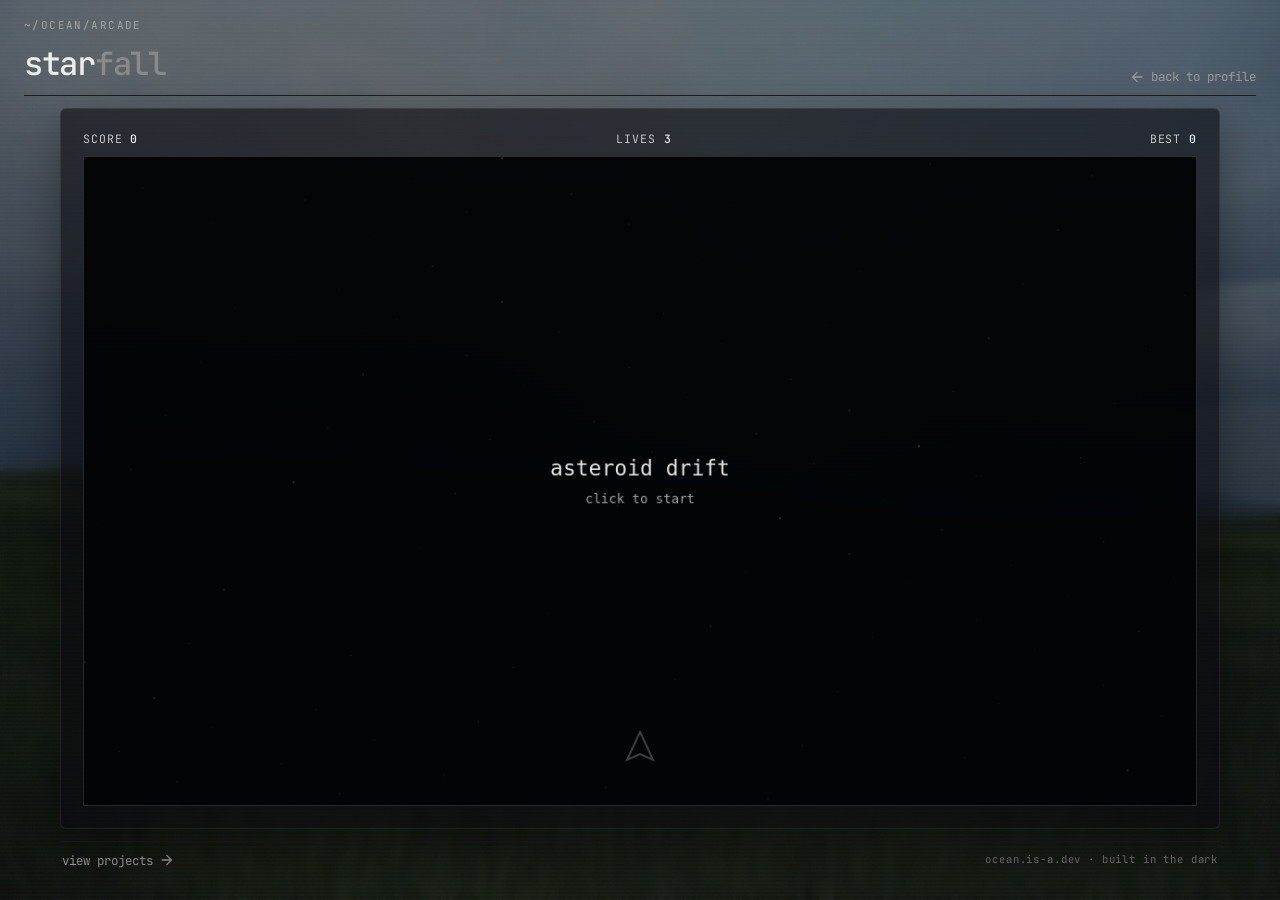
==== game.html @ 7d70b860 "Keep page title prefixes fixed Co-authored-by: Copilot <223556219+Copilot@users.noreply.github.com>" ====
<!DOCTYPE html>
<html lang="en">
<head>
  <meta charset="UTF-8">
  <meta name="viewport" content="width=device-width, initial-scale=1.0, viewport-fit=cover">
  <title>#arcade</title>
  <meta name="description" content="a small asteroid arcade game by ocean.">
  <link rel="icon" type="image/png" href="assets/icons/favicon.png?v=20261006">
  <link rel="preload" as="image" href="assets/images/fondo.jpg">
  <link rel="stylesheet" href="css/style.css">
  <link rel="preconnect" href="https://fonts.googleapis.com">
  <link rel="preconnect" href="https://fonts.gstatic.com" crossorigin>
  <link href="https://fonts.googleapis.com/css2?family=JetBrains+Mono:wght@300;400;500;600&display=swap" rel="stylesheet">
</head>
<body class="game-page" data-page-title="arcade">
  <div class="bg" style="background-image:url('assets/images/fondo.jpg')"></div>
  <div class="noise"></div>
  <div class="scanlines"></div>

  <main class="game-shell">
    <header class="page-header">
      <div>
        <p class="eyebrow">~/ocean/arcade</p>
        <h1 class="title">star<span>fall</span></h1>
      </div>
      <a class="back-link" href="index.html">
        <svg viewBox="0 0 24 24" aria-hidden="true"><path d="M20 11H7.83l5.59-5.59L12 4l-8 8 8 8 1.41-1.41L7.83 13H20z"/></svg>
        back to profile
      </a>
    </header>

    <section class="game-panel" aria-label="arcade game">
      <div class="game-hud" aria-label="game stats">
        <span>score <strong id="game-score">0</strong></span>
        <span>lives <strong id="game-lives">3</strong></span>
        <span>best <strong id="game-best">0</strong></span>
        <button class="game-pause" id="game-pause" type="button" disabled>pause</button>
      </div>

      <canvas class="game-screen" id="game-canvas" width="1200" height="700" tabindex="0" role="application" aria-label="asteroid arcade game. click to start, move the pointer to steer, click and hold to fire, press escape to pause or resume. bosses appear every 1000 points."></canvas>
      <p class="game-mobile-hint">tap start · drag to steer · hold fire · pause above</p>
      <p class="game-status" id="game-status" role="status" aria-live="polite">click the game to start.</p>
    </section>

    <footer class="game-footer">
      <a class="back-link" href="proyectos.html">
        view projects
        <svg viewBox="0 0 24 24" aria-hidden="true"><path d="M12 4 10.59 5.41 16.17 11H4v2h12.17l-5.58 5.59L12 20l8-8z"/></svg>
      </a>
      <span class="footer-copy">ocean.is-a.dev · built in the dark</span>
    </footer>
  </main>

  <script src="js/script.js?v=20261006-prefixes"></script>
  <script src="js/game.js"></script>
</body>
</html>
---- css/style.css ----
/* ===== ocean — gothic mono theme (v2) ===== */

:root {
  --bg:        #060606;
  --bg-alt:    #0c0c0c;
  --card:      rgba(12, 12, 12, 0.82);
  --border:    #1c1c1c;
  --border-2:  #262626;
  --accent:    #8a8a8a;
  --accent-dim:#3a3a3a;
  --accent-glow: rgba(160, 160, 160, 0.14);
  --text:      #cfcfcf;
  --text-dim:  #9a9a9a;
  --text-faint:#737373;
  --white:     #ededed;
  --mono:      'JetBrains Mono', ui-monospace, 'SFMono-Regular', Menlo, monospace;
}

* { margin: 0; padding: 0; box-sizing: border-box; }

html { height: 100%; color-scheme: dark; }

:focus-visible {
  outline: 2px solid #c5c5c5;
  outline-offset: 4px;
}

body {
  min-height: 100%;
  background: var(--bg);
  color: var(--text);
  font-family: var(--mono);
  overflow-x: hidden;
  -webkit-font-smoothing: antialiased;
  display: flex;
  align-items: center;
  justify-content: center;
  padding: 32px 20px;
  position: relative;
}

/* ===== fondo base ===== */
body::before {
  content: '';
  position: fixed;
  inset: 0;
  background: radial-gradient(circle at 50% 40%, #0e0e0e 0%, #050505 70%);
  pointer-events: none;
  z-index: -3;
}

/* ===== fondo con imagen ===== */
.bg {
  position: fixed;
  inset: 0;
  background-size: cover;
  background-position: center;
  filter: saturate(0.85) contrast(1.05) brightness(0.85);
  z-index: -2;
  animation: bgIn 2s ease both;
}

@keyframes bgIn {
  from { opacity: 0; }
  to   { opacity: 1; }
}

.bg::after {
  content: '';
  position: absolute;
  inset: 0;
  background: linear-gradient(180deg, rgba(6,6,10,0.45) 0%, rgba(6,6,10,0.65) 100%);
  backdrop-filter: blur(4px);
}

.noise {
  position: fixed;
  inset: 0;
  z-index: -1;
  pointer-events: none;
  opacity: 0.04;
  background-image: url("data:image/svg+xml,%3Csvg xmlns='http://www.w3.org/2000/svg' width='120' height='120'%3E%3Cfilter id='n'%3E%3CfeTurbulence type='fractalNoise' baseFrequency='0.9' numOctaves='3'/%3E%3C/filter%3E%3Crect width='100%25' height='100%25' filter='url(%23n)'/%3E%3C/svg%3E");
}

/* ===== ruido + scanlines (textura gotica) ===== */
.scanlines {
  position: fixed;
  inset: 0;
  z-index: -1;
  pointer-events: none;
  opacity: 0.06;
  background: repeating-linear-gradient(
    to bottom,
    transparent 0px,
    transparent 2px,
    rgba(255, 255, 255, 0.4) 3px,
    transparent 4px
  );
}

/* scrollbar */
::-webkit-scrollbar { width: 8px; }
::-webkit-scrollbar-track { background: transparent; }
::-webkit-scrollbar-thumb { background: #181818; border-radius: 5px; }
::-webkit-scrollbar-thumb:hover { background: var(--accent-dim); }

::selection { background: var(--accent-dim); color: var(--white); }

/* ===== frame principal ===== */
.frame {
  position: relative;
  z-index: 1;
  width: 100%;
  max-width: 600px;
  border: 1px solid rgba(255, 255, 255, 0.06);
  border-radius: 10px;
  background: rgba(10, 10, 14, 0.56);
  padding: 0;
  box-shadow:
    0 1px 0 rgba(255, 255, 255, 0.05) inset,
    0 -1px 0 rgba(0, 0, 0, 0.4) inset,
    0 20px 50px rgba(0, 0, 0, 0.6);
  animation: frameIn 0.9s cubic-bezier(0.16, 1, 0.3, 1) both;
}

.frame::before {
  content: '';
  position: absolute;
  inset: 0;
  border-radius: inherit;
  padding: 1px;
  background: linear-gradient(160deg, rgba(255,255,255,0.10), transparent 40%, transparent 60%, rgba(255,255,255,0.04));
  -webkit-mask: linear-gradient(#000 0 0) content-box, linear-gradient(#000 0 0);
  -webkit-mask-composite: xor;
          mask-composite: exclude;
  pointer-events: none;
}

@keyframes frameIn {
  from { opacity: 0; transform: translateY(24px) scale(0.98); }
  to   { opacity: 1; transform: translateY(0) scale(1); }
}

/* ===== barra superior estilo terminal ===== */
.top {
  display: flex;
  align-items: center;
  gap: 2px;
  padding: 12px 18px;
  border-bottom: 1px solid var(--border);
  font-size: 0.78rem;
  letter-spacing: 0.04em;
  color: var(--text-faint);
}

.top .prompt { color: var(--text-dim); }

.top .cursor {
  color: var(--accent);
  animation: blink 1.1s step-end infinite;
}

@keyframes blink {
  0%, 100% { opacity: 1; }
  50%      { opacity: 0; }
}

/* ===== contenido ===== */
.content {
  display: flex;
  flex-direction: column;
  align-items: center;
  gap: 26px;
  padding: 48px 36px 40px;
  text-align: center;
}

/* ===== avatar ===== */
.avatar-wrap {
  position: relative;
  width: 116px;
  height: 116px;
  margin-bottom: 64px;
  animation: fadeUp 0.9s 0.15s ease both;
}

.avatar {
  width: 100%;
  height: 100%;
  border-radius: 50%;
  border: 1px solid var(--border-2);
  object-fit: cover;
  filter: saturate(1.05) contrast(1.02);
  transition: filter 0.4s, border-color 0.4s;
}

.avatar:hover {
  filter: saturate(1.15) contrast(1.05);
  border-color: var(--accent);
}

.ring {
  position: absolute;
  inset: -6px;
  border-radius: 50%;
  border: 1px dashed rgba(242, 242, 242, 0.24);
  animation: spin 26s linear infinite;
  transition: border-color 0.25s ease, box-shadow 0.25s ease;
}

.avatar-wrap:hover .ring {
  border-color: rgba(242, 242, 242, 0.7);
  box-shadow: 0 0 9px rgba(242, 242, 242, 0.18);
}

@keyframes spin {
  to { transform: rotate(360deg); }
}

/* ===== nombre ===== */
.name {
  position: absolute;
  left: 50%;
  right: auto;
  width: max-content;
  translate: -50% 0;
  top: calc(100% + 22px);
  text-align: center;
  white-space: nowrap;
  font-size: 2.25rem;
  line-height: 1.15;
  font-weight: 500;
  letter-spacing: 0.03em;
  color: var(--white);
  animation: fadeUp 0.9s 0.25s ease both;
}

.name::before,
.name::after {
  content: attr(data-text);
  position: absolute;
  inset: 0;
  width: 100%;
  text-align: center;
  white-space: inherit;
  opacity: 0;
  pointer-events: none;
}

.name::before {
  color: rgba(80, 225, 255, 0.9);
  text-shadow: 0 0 8px rgba(80, 225, 255, 0.55);
  animation: nameGlitchBefore 2.4s steps(1, end) infinite;
}

.name::after {
  color: rgba(255, 75, 125, 0.85);
  text-shadow: 0 0 8px rgba(255, 75, 125, 0.5);
  animation: nameGlitchAfter 2.4s steps(1, end) infinite;
}

@keyframes nameGlitchBefore {
  0%, 69%, 72%, 77%, 80%, 85%, 88%, 93%, 96%, 100% {
    opacity: 0;
    clip-path: inset(0 0 100% 0);
    transform: translateX(0);
  }
  70%, 78%, 86%, 94% {
    opacity: 1;
    clip-path: inset(17% 0 76% 0);
    transform: translateX(-4px);
  }
  71%, 79%, 87%, 95% {
    opacity: 0.85;
    clip-path: inset(58% 0 36% 0);
    transform: translateX(3px);
  }
}

@keyframes nameGlitchAfter {
  0%, 73%, 76%, 81%, 84%, 89%, 92%, 97%, 100% {
    opacity: 0;
    clip-path: inset(0 0 100% 0);
    transform: translateX(0);
  }
  74%, 82%, 90%, 98% {
    opacity: 1;
    clip-path: inset(28% 0 66% 0);
    transform: translateX(4px);
  }
  75%, 83%, 91%, 99% {
    opacity: 0.8;
    clip-path: inset(68% 0 26% 0);
    transform: translateX(-3px);
  }
}

.name .at {
  color: var(--accent);
  font-weight: 300;
}

@media (prefers-reduced-motion: reduce) {
  *,
  *::before,
  *::after {
    scroll-behavior: auto !important;
    animation-duration: 0.01ms !important;
    animation-iteration-count: 1 !important;
    transition-duration: 0.01ms !important;
  }

  .name::before,
  .name::after,
  .game-panel.hit-shake { animation: none; }
}

/* ===== bio ===== */
.bio {
  font-size: 0.88rem;
  line-height: 1.75;
  color: var(--text-dim);
  max-width: 460px;
  animation: fadeUp 0.9s 0.35s ease both;
}

.bio .hl { color: var(--text); }

/* ===== status ===== */
.status {
  display: inline-flex;
  align-items: center;
  gap: 9px;
  font-size: 0.74rem;
  letter-spacing: 0.06em;
  text-transform: lowercase;
  color: var(--text-faint);
  padding: 7px 16px;
  border: 1px solid var(--border);
  border-radius: 2px;
  background: var(--bg-alt);
  animation: fadeUp 0.9s 0.45s ease both;
}

.status .dot {
  width: 6px;
  height: 6px;
  border-radius: 50%;
  background: #48d17a;
  box-shadow: 0 0 8px rgba(140, 140, 140, 0.5);
  animation: pulse 2.4s ease-in-out infinite;
}

@keyframes pulse {
  0%, 100% { opacity: 1; }
  50%      { opacity: 0.3; }
}

/* ===== links (solo logo) ===== */
.links {
  display: flex;
  gap: 14px;
  flex-wrap: wrap;
  justify-content: center;
  animation: fadeUp 0.9s 0.55s ease both;
}

.icon-btn {
  display: inline-flex;
  align-items: center;
  justify-content: center;
  width: 46px;
  height: 46px;
  border: 1px solid var(--border);
  border-radius: 3px;
  background: transparent;
  color: #f2f2f2;
  cursor: pointer;
  transition: color 0.16s ease-out, transform 0.16s ease-out, border-color 0.16s ease-out;
  position: relative;
}

.icon-btn:hover {
  color: #e2e5eb;
  border-color: var(--accent-dim);
  transform: translateY(-3px);
}

.icon-btn:active {
  transform: translateY(-1px) scale(0.97);
}

.icon-btn svg {
  width: 22px;
  height: 22px;
  fill: currentColor;
  transition: color 0.16s ease-out;
}

.gmail-icon {
  display: block;
  width: 23px;
  height: 23px;
  object-fit: contain;
  filter: grayscale(1);
  transition: filter 0.2s ease-out;
}

.social-email:hover .gmail-icon,
.social-email:focus-visible .gmail-icon,
.contact-copy-email:hover .gmail-icon,
.contact-copy-email:focus-visible .gmail-icon {
  filter: grayscale(0);
}

.icon-btn[data-copy-value="2cean"] svg,
.contact-copy-discord svg {
  color: #f2f2f2;
  transition: color 0.2s ease-out;
}

.icon-btn[data-copy-value="2cean"]:hover svg,
.icon-btn[data-copy-value="2cean"]:focus-visible svg,
.contact-copy-discord:hover svg,
.contact-copy-discord:focus-visible svg {
  color: #5865f2;
}

.icon-btn[data-copy-value="2cean"]:hover,
.contact-copy-discord:hover {
  color: #5865f2;
}

.social-youtube:hover {
  color: #ff0033;
}

/* ===== boton projects ===== */
.btn-projects {
  margin-top: 6px;
  display: inline-flex;
  align-items: center;
  gap: 10px;
  padding: 13px 30px;
  border: 1px solid var(--border-2);
  border-radius: 3px;
  background: transparent;
  color: var(--text);
  font-family: var(--mono);
  font-size: 0.82rem;
  font-weight: 500;
  letter-spacing: 0.08em;
  text-transform: lowercase;
  text-decoration: none;
  transition: border-color 0.3s ease, color 0.3s ease, transform 0.3s ease, box-shadow 0.3s ease;
  animation: fadeUp 0.9s 0.65s ease both;
  position: relative;
  overflow: hidden;
}

.btn-projects:hover {
  border-color: var(--accent);
  color: var(--white);
  transform: translateY(-2px);
  box-shadow: 0 8px 26px rgba(0, 0, 0, 0.6);
}

.btn-projects svg {
  width: 16px;
  height: 16px;
  fill: currentColor;
  transition: transform 0.3s ease;
}

.btn-projects:hover svg { transform: translateX(3px); }

/* ===== namemc mark ===== */
.nmc-icon {
  shape-rendering: crispEdges;
}

/* ===== footer con redireccionadores ===== */
.footer {
  padding: 14px 20px;
  border-top: 1px solid var(--border);
  display: flex;
  flex-direction: column;
  gap: 12px;
  align-items: center;
}

.footer-links {
  display: flex;
  gap: 10px;
  flex-wrap: wrap;
  justify-content: center;
}

.footer-link {
  display: inline-flex;
  align-items: center;
  justify-content: center;
  min-width: 84px;
  padding: 8px 16px;
  border: 1px solid var(--border);
  border-radius: 3px;
  color: var(--text-dim);
  font-family: var(--mono);
  font-size: 0.72rem;
  letter-spacing: 0.06em;
  text-decoration: none;
  transition: border-color 0.3s ease, color 0.3s ease, transform 0.3s ease;
}

.footer-link-disabled {
  color: var(--text-faint);
  cursor: default;
}

.footer-link-disabled:hover {
  border-color: var(--border);
  color: var(--text-faint);
  transform: none;
}

.footer-link:hover {
  border-color: var(--accent-dim);
  color: var(--white);
  transform: translateY(-2px);
}

.footer-link svg {
  width: 14px;
  height: 14px;
  fill: currentColor;
  opacity: 0.7;
}

.footer-link:hover svg { opacity: 1; }

.footer-link:focus-visible,
.icon-btn:focus-visible,
.back-link:focus-visible {
  outline-offset: 4px;
}

.footer-copy {
  font-size: 0.66rem;
  letter-spacing: 0.08em;
  color: var(--text-faint);
  text-align: center;
}

/* ===== toast (copy feedback) ===== */
.toast {
  position: fixed;
  bottom: 28px;
  left: 50%;
  transform: translateX(-50%) translateY(20px);
  padding: 10px 20px;
  border: 1px solid var(--border-2);
  border-radius: 3px;
  background: var(--card);
  color: var(--text);
  font-size: 0.76rem;
  letter-spacing: 0.06em;
  opacity: 0;
  pointer-events: none;
  transition: opacity 0.3s, transform 0.3s;
  z-index: 10;
}

.toast.show {
  opacity: 1;
  transform: translateX(-50%) translateY(0);
}

/* ===== animaciones ===== */
@keyframes fadeUp {
  from { opacity: 0; transform: translateY(14px); }
  to   { opacity: 1; transform: translateY(0); }
}

/* ===== PÁGINA PROYECTOS ===== */
body.projects-page {
  display: block;
  min-height: 100vh;
  padding: 56px 24px 32px;
}

body.projects-page .bg {
  filter: grayscale(0.08) saturate(1.08) contrast(1.04) brightness(0.8);
}

body.projects-page .bg::after {
  background: linear-gradient(180deg, rgba(7, 7, 8, 0.5) 0%, rgba(7, 7, 8, 0.7) 100%);
}

body.projects-page .noise { opacity: 0.025; }
body.projects-page .scanlines { opacity: 0.035; }

body.game-page .bg,
body.services-page .bg {
  filter: grayscale(0.08) saturate(1.08) contrast(1.04) brightness(0.8);
}

.projects-shell {
  position: relative;
  z-index: 1;
  width: 100%;
  max-width: 1040px;
  margin: 0 auto;
}

.page-header {
  display: flex;
  align-items: flex-end;
  justify-content: space-between;
  gap: 24px;
  margin-bottom: 28px;
  padding-bottom: 18px;
  border-bottom: 1px solid var(--border);
  animation: fadeUp 0.8s ease both;
}

.eyebrow,
.section-kicker {
  margin-bottom: 10px;
  color: #a4a4a4;
  font-size: 0.68rem;
  letter-spacing: 0.13em;
  text-transform: uppercase;
}

.page-header .title {
  font-size: clamp(1.45rem, 4vw, 2rem);
  font-weight: 500;
  color: var(--white);
  letter-spacing: -0.04em;
}

.page-header .title span { color: var(--accent); }

.back-link {
  display: inline-flex;
  align-items: center;
  gap: 6px;
  flex: 0 0 auto;
  color: var(--text-dim);
  text-decoration: none;
  font-size: 0.78rem;
  transition: color 0.2s;
}

body.projects-page .back-link { color: #b0b0b0; }

.back-link:hover { color: var(--white); }
.back-link svg { width: 16px; height: 16px; fill: currentColor; }

.projects-intro {
  display: grid;
  grid-template-columns: minmax(0, 1fr) minmax(220px, 310px);
  align-items: end;
  gap: 24px;
  margin-bottom: 22px;
}

.projects-intro h2 {
  margin-bottom: 8px;
  color: var(--white);
  font-size: clamp(1.15rem, 3vw, 1.55rem);
  font-weight: 400;
  letter-spacing: -0.04em;
}

.projects-intro > div:first-child > p:last-child {
  color: #b8b8b8;
  font-size: 0.78rem;
  line-height: 1.75;
}

.concept-note p {
  color: var(--text-dim);
  font-size: 0.78rem;
  line-height: 1.75;
}

.concept-note {
  display: flex;
  align-items: flex-start;
  gap: 10px;
  padding: 8px 0 8px 12px;
  border-left: 1px solid var(--border-2);
}

.concept-note strong { color: var(--text); font-weight: 500; }

.note-mark {
  display: grid;
  flex: 0 0 18px;
  width: 18px;
  height: 18px;
  place-items: center;
  border: 1px solid var(--border-2);
  border-radius: 50%;
  color: var(--text-dim);
  font-size: 0.68rem;
}

.projects-grid {
  display: grid;
  grid-template-columns: repeat(2, minmax(0, 1fr));
  gap: 12px;
}

.completed-ideas {
  margin-top: 38px;
  padding-top: 24px;
  border-top: 1px solid var(--border);
}

.completed-intro {
  display: flex;
  align-items: flex-end;
  justify-content: space-between;
  gap: 20px;
  margin-bottom: 18px;
}

.completed-intro h2 {
  margin-bottom: 7px;
  color: var(--white);
  font-size: clamp(1.15rem, 3vw, 1.55rem);
  font-weight: 400;
  letter-spacing: -0.04em;
}

.completed-intro > div > p:last-child {
  color: #b8b8b8;
  font-size: 0.76rem;
  line-height: 1.7;
}

.completed-count {
  flex: 0 0 auto;
  padding-bottom: 3px;
  color: #a4a4a4;
  font-size: 0.64rem;
  letter-spacing: 0.08em;
  text-transform: uppercase;
}

.project-card {
  display: flex;
  min-width: 0;
  flex-direction: column;
  padding: 20px;
  border: 1px solid rgba(255, 255, 255, 0.07);
  border-radius: 5px;
  background: rgba(10, 10, 14, 0.52);
  color: inherit;
  transition: border-color 0.16s ease, transform 0.16s ease;
  animation: projectCardIn 0.55s ease both;
}

.project-card:hover {
  border-color: rgba(255, 255, 255, 0.12);
  transform: translateY(-1px);
}

@keyframes projectCardIn {
  from { opacity: 0; }
  to { opacity: 1; }
}

.project-card-top {
  display: flex;
  align-items: center;
  justify-content: space-between;
  gap: 12px;
  margin-bottom: 16px;
}

.project-index {
  color: var(--text-faint);
  font-size: 0.62rem;
  letter-spacing: 0.1em;
}

.project-state {
  padding: 4px 7px;
  border: 1px solid var(--border);
  border-radius: 2px;
  color: var(--text-dim);
  font-size: 0.6rem;
  letter-spacing: 0.08em;
  text-transform: uppercase;
}

.project-card .project-name {
  margin: 0 0 9px;
  font-size: 1.05rem;
  font-weight: 500;
  color: var(--white);
  letter-spacing: 0.01em;
}

.project-card .desc {
  margin-bottom: 16px;
  color: var(--text-dim);
  font-size: 0.76rem;
  line-height: 1.75;
}

.project-points {
  display: grid;
  gap: 7px;
  margin: 0 0 18px;
  padding: 0;
  list-style: none;
}

.project-points li {
  position: relative;
  padding-left: 14px;
  color: var(--text-dim);
  font-size: 0.7rem;
  line-height: 1.5;
}

.project-points li::before {
  position: absolute;
  top: 0;
  left: 0;
  color: var(--accent);
  content: "›";
}

.project-tags {
  display: flex;
  flex-wrap: wrap;
  gap: 0;
  margin-top: auto;
}

.project-tags span {
  padding: 2px 0;
  color: var(--text-dim);
  font-size: 0.61rem;
  letter-spacing: 0.04em;
}

.project-tags span + span::before {
  margin: 0 8px;
  color: var(--text-faint);
  content: "/";
}

.projects-footer {
  display: flex;
  align-items: center;
  justify-content: space-between;
  gap: 16px;
  margin-top: 30px;
  padding-top: 16px;
  border-top: 1px solid var(--border);
  color: #929292;
  font-size: 0.65rem;
}

/* ===== responsive ===== */
@media (max-width: 520px) {
  .content { padding: 36px 22px 30px; gap: 22px; }
  .avatar-wrap { width: 96px; height: 96px; }
  .links { gap: 10px; }
  body { padding: 20px 14px; }
  .footer { padding: 14px 12px; }
  .footer-links { gap: 8px; }
  .footer-link { min-width: 76px; padding: 8px 12px; }
  body.projects-page { padding: 32px 16px 24px; }
  .page-header { align-items: flex-start; flex-direction: column; gap: 14px; }
  .projects-intro,
  .projects-grid { grid-template-columns: 1fr; }
  .projects-intro { gap: 16px; }
  .projects-footer { align-items: flex-start; flex-direction: column; }
  .completed-ideas { margin-top: 28px; padding-top: 20px; }
  .completed-intro { align-items: flex-start; flex-direction: column; gap: 8px; }
}

@media (min-width: 521px) and (max-width: 760px) {
  body.projects-page { padding: 36px 20px 28px; }
  .projects-intro { grid-template-columns: minmax(0, 1fr) minmax(180px, 260px); gap: 18px; }
  .page-header { gap: 16px; }
}

/* ===== página arcade ===== */
body.game-page {
  display: block;
  min-height: 100vh;
  padding: 18px 24px 12px;
}

.game-shell {
  position: relative;
  z-index: 1;
  width: 100%;
  max-width: 1280px;
  --game-panel-padding: clamp(12px, 1.8vw, 22px);
  --game-board-width: max(280px, calc((100svh - 250px) * 12 / 7));
  margin: 0 auto;
}

body.game-page .page-header {
  margin-bottom: 12px;
  padding-bottom: 10px;
}

.game-panel {
  position: relative;
  width: min(100%, calc(var(--game-board-width) + var(--game-panel-padding) + var(--game-panel-padding) + 2px));
  max-width: 100%;
  margin-inline: auto;
  padding: var(--game-panel-padding);
  border: 1px solid rgba(255, 255, 255, 0.08);
  border-radius: 6px;
  background: rgba(10, 10, 14, 0.58);
  box-shadow: 0 18px 48px rgba(0, 0, 0, 0.4);
}

.game-panel.hit-shake {
  animation: gameHitShake 260ms ease-out;
}

@keyframes gameHitShake {
  0%, 100% { transform: translate(0, 0); }
  20% { transform: translate(-5px, 2px); }
  45% { transform: translate(4px, -2px); }
  70% { transform: translate(-2px, 1px); }
}

.game-hud {
  display: flex;
  justify-content: space-between;
  gap: 16px;
  margin-bottom: 10px;
  color: #c4c4c4;
  font-size: 0.72rem;
  letter-spacing: 0.08em;
  text-transform: uppercase;
}

.game-hud strong {
  color: var(--white);
  font-weight: 500;
}

.game-pause {
  display: none;
  min-height: 36px;
  padding: 0 12px;
  border: 1px solid var(--border-2);
  border-radius: 3px;
  background: rgba(255, 255, 255, 0.04);
  color: var(--white);
  font: inherit;
  letter-spacing: inherit;
  text-transform: uppercase;
}

.game-pause:disabled {
  color: var(--text-faint);
  opacity: 0.55;
}

.game-screen {
  display: block;
  width: min(100%, var(--game-board-width));
  height: auto;
  aspect-ratio: 12 / 7;
  margin: 0 auto;
  border: 1px solid rgba(255, 255, 255, 0.14);
  background: rgba(3, 4, 6, 0.86);
  cursor: crosshair;
  touch-action: none;
}

.game-mobile-hint { display: none; }

.game-screen:active { cursor: crosshair; }

.game-screen:focus-visible {
  outline-offset: 3px;
}

.game-status {
  position: absolute;
  width: 1px;
  height: 1px;
  padding: 0;
  margin: -1px;
  overflow: hidden;
  clip: rect(0, 0, 0, 0);
  white-space: nowrap;
  border: 0;
}

.game-footer {
  display: flex;
  flex-wrap: wrap;
  justify-content: space-between;
  gap: 14px;
  margin-top: 12px;
  width: min(100%, calc(var(--game-board-width) + var(--game-panel-padding) + var(--game-panel-padding) + 2px));
  max-width: 100%;
  margin-inline: auto;
  padding: 10px 2px 0;
  border-top: 1px solid var(--border);
}

@media (max-width: 520px) {
  body.game-page { padding: 14px 14px 10px; }
  .game-hud { font-size: 0.64rem; }
}

@media (max-height: 720px) {
  body.game-page { padding-top: 10px; padding-bottom: 8px; }
  body.game-page .page-header { margin-bottom: 8px; padding-bottom: 7px; }
  .game-shell {
    --game-panel-padding: 10px;
    --game-board-width: max(220px, calc((100svh - 190px) * 12 / 7));
  }
  .game-footer { margin-top: 7px; }
}

@media (pointer: coarse), (any-pointer: coarse) {
  body.game-page {
    min-height: 100svh;
    padding: max(10px, env(safe-area-inset-top)) max(10px, env(safe-area-inset-right)) max(10px, env(safe-area-inset-bottom)) max(10px, env(safe-area-inset-left));
  }

  .game-shell {
    --game-panel-padding: clamp(8px, 2vw, 14px);
    --game-board-width: min(calc(100vw - 20px - env(safe-area-inset-left) - env(safe-area-inset-right)), max(220px, calc((100svh - 145px) * 12 / 7)));
  }

  .game-hud {
    align-items: center;
    gap: 8px;
    font-size: clamp(0.58rem, 2.5vw, 0.72rem);
  }

  .game-pause {
    display: inline-flex;
    align-items: center;
    justify-content: center;
    min-height: 40px;
  }

  .game-mobile-hint {
    display: block;
    margin-top: 8px;
    color: var(--text-dim);
    font-size: clamp(0.58rem, 2.6vw, 0.68rem);
    line-height: 1.5;
    text-align: center;
  }

  .game-footer { margin-top: 8px; }
}

body.touch-device.game-page {
  min-height: 100svh;
  padding: max(10px, env(safe-area-inset-top)) max(10px, env(safe-area-inset-right)) max(10px, env(safe-area-inset-bottom)) max(10px, env(safe-area-inset-left));
}

body.touch-device .game-shell {
  --game-panel-padding: clamp(8px, 2vw, 14px);
  --game-board-width: min(calc(100vw - 20px - env(safe-area-inset-left) - env(safe-area-inset-right)), max(220px, calc((100svh - 145px) * 12 / 7)));
}

body.touch-device .game-hud {
  align-items: center;
  gap: 8px;
  font-size: clamp(0.58rem, 2.5vw, 0.72rem);
}

body.touch-device .game-pause {
  display: inline-flex;
  align-items: center;
  justify-content: center;
  min-height: 40px;
}

body.touch-device .game-mobile-hint {
  display: block;
  margin-top: 8px;
  color: var(--text-dim);
  font-size: clamp(0.58rem, 2.6vw, 0.68rem);
  line-height: 1.5;
  text-align: center;
}

body.touch-device .game-footer { margin-top: 8px; }

@media (max-height: 500px) and (pointer: coarse), (max-height: 500px) and (any-pointer: coarse) {
  body.game-page { padding-top: max(6px, env(safe-area-inset-top)); padding-bottom: max(6px, env(safe-area-inset-bottom)); }
  .game-shell {
    --game-panel-padding: 8px;
    --game-board-width: min(calc(100vw - 20px - env(safe-area-inset-left) - env(safe-area-inset-right)), max(220px, calc((100svh - 190px) * 12 / 7)));
  }
  body.game-page .page-header { margin-bottom: 6px; padding-bottom: 6px; }
  .game-hud { margin-bottom: 6px; }
  .game-pause { min-height: 34px; }
  .game-mobile-hint { display: none; }
  .game-footer { margin-top: 5px; padding-top: 6px; }
}

@media (max-height: 500px) {
  body.touch-device.game-page { padding-top: max(6px, env(safe-area-inset-top)); padding-bottom: max(6px, env(safe-area-inset-bottom)); }
  body.touch-device .game-shell {
    --game-panel-padding: 8px;
    --game-board-width: min(calc(100vw - 20px - env(safe-area-inset-left) - env(safe-area-inset-right)), max(220px, calc((100svh - 190px) * 12 / 7)));
  }
  body.game-page .page-header .eyebrow { display: none; }
  body.touch-device.game-page .page-header { margin-bottom: 4px; padding-bottom: 4px; }
  body.touch-device.game-page .page-header .title { font-size: 1.35rem; }
  body.touch-device.game-page .back-link { font-size: 0.68rem; }
  body.touch-device .game-hud { margin-bottom: 6px; }
  body.touch-device .game-pause { min-height: 34px; }
  body.touch-device .game-mobile-hint { display: none; }
  body.touch-device .game-footer { margin-top: 5px; padding-top: 6px; }
}

/* ===== services page ===== */
body.services-page {
  display: block;
  min-height: 100vh;
  padding: 48px 24px 32px;
}

.services-shell {
  position: relative;
  z-index: 1;
  width: 100%;
  max-width: 1040px;
  margin: 0 auto;
}

.services-intro {
  display: grid;
  grid-template-columns: minmax(0, 1fr) minmax(220px, 300px);
  align-items: end;
  gap: 28px;
  margin-bottom: 22px;
}

.services-intro h2,
.services-contact h2 {
  margin-bottom: 8px;
  color: var(--white);
  font-size: clamp(1.2rem, 3vw, 1.65rem);
  font-weight: 400;
  letter-spacing: -0.04em;
}

.services-intro > div > p:last-child,
.services-contact > div > p:last-child {
  color: #b8b8b8;
  font-size: 0.78rem;
  line-height: 1.75;
}

.services-note {
  padding: 8px 0 8px 14px;
  border-left: 1px solid var(--border-2);
  color: #b8b8b8;
  font-size: 0.72rem;
  line-height: 1.7;
}

.services-note strong {
  color: var(--text);
  font-weight: 500;
}

.services-grid {
  display: grid;
  grid-template-columns: repeat(3, minmax(0, 1fr));
  gap: 12px;
}

.service-card {
  display: flex;
  min-width: 0;
  flex-direction: column;
  padding: 20px;
  border: 1px solid rgba(255, 255, 255, 0.07);
  border-radius: 5px;
  background: rgba(10, 10, 14, 0.54);
  transition: border-color 0.16s ease, transform 0.16s ease;
}

.service-card:hover {
  border-color: rgba(255, 255, 255, 0.13);
  transform: translateY(-1px);
}

.service-card-top {
  display: flex;
  align-items: center;
  justify-content: space-between;
  gap: 12px;
  margin-bottom: 20px;
}

.service-index {
  color: #999;
  font-size: 0.62rem;
  letter-spacing: 0.1em;
}

.service-mark {
  display: grid;
  flex: 0 0 28px;
  width: 28px;
  height: 28px;
  place-items: center;
  color: #9da2ac;
}

.service-mark svg {
  width: 19px;
  height: 19px;
  fill: none;
  stroke: currentColor;
  stroke-linecap: round;
  stroke-linejoin: round;
  stroke-width: 1.4;
}

.service-mark svg circle {
  fill: currentColor;
  stroke: none;
}

.service-card h2 {
  margin-bottom: 10px;
  color: var(--white);
  font-size: 1rem;
  font-weight: 500;
}

.service-card > p {
  min-height: 5.4em;
  margin-bottom: 16px;
  color: #b0b0b0;
  font-size: 0.73rem;
  line-height: 1.75;
}

.service-card ul {
  display: grid;
  gap: 8px;
  margin: 0 0 20px;
  padding: 0;
  list-style: none;
}

.service-card li {
  position: relative;
  padding-left: 14px;
  color: #b0b0b0;
  font-size: 0.68rem;
  line-height: 1.5;
}

.service-card li::before {
  position: absolute;
  left: 0;
  color: #aaa;
  content: "›";
}

.service-tags {
  display: flex;
  flex-wrap: wrap;
  gap: 0;
  margin-top: auto;
  color: #a4a4a4;
  font-size: 0.6rem;
  letter-spacing: 0.04em;
}

.service-tags span + span::before {
  margin: 0 7px;
  color: var(--text-faint);
  content: "/";
}

.services-contact {
  display: flex;
  align-items: center;
  justify-content: space-between;
  gap: 24px;
  margin-top: 16px;
  padding: 18px 20px;
  border: 1px solid rgba(255, 255, 255, 0.07);
  border-radius: 5px;
  background: rgba(10, 10, 14, 0.54);
}

.services-contact .section-kicker {
  margin-bottom: 7px;
}

.services-contact h2 {
  margin-bottom: 5px;
  font-size: clamp(1.05rem, 2.5vw, 1.35rem);
}

.services-contact > div > p:last-child {
  font-size: 0.7rem;
}

.contact-actions {
  display: flex;
  flex: 0 0 auto;
  align-items: center;
  gap: 10px;
}

.contact-copy {
  display: inline-flex;
  flex: 0 0 46px;
  align-items: center;
  justify-content: center;
  width: 46px;
  height: 46px;
  border: 1px solid var(--border-2);
  border-radius: 3px;
  background: rgba(255, 255, 255, 0.025);
  color: #bdbdbd;
  font-family: var(--mono);
  text-align: left;
  text-decoration: none;
  cursor: pointer;
  transition: border-color 0.16s ease, color 0.16s ease, background 0.16s ease;
}

.contact-copy:hover {
  border-color: #777;
  background: rgba(255, 255, 255, 0.06);
  color: var(--white);
}

.contact-copy-discord { margin-right: 6px; }

.contact-copy svg {
  width: 22px;
  height: 22px;
  fill: currentColor;
}

.services-footer {
  display: flex;
  justify-content: space-between;
  gap: 16px;
  margin-top: 22px;
  padding-top: 14px;
  border-top: 1px solid var(--border);
  color: #929292;
  font-size: 0.65rem;
}

@media (max-width: 760px) {
  body.services-page { padding: 32px 18px 24px; }
  .services-intro { grid-template-columns: 1fr; gap: 14px; }
  .services-grid { grid-template-columns: repeat(2, minmax(0, 1fr)); }
  .service-card:last-child { grid-column: 1 / -1; }
  .service-card > p { min-height: 0; }
}

@media (max-width: 520px) {
  body.services-page { padding: 28px 16px 22px; }
  body.services-page .page-header { align-items: flex-end; flex-direction: row; gap: 10px; }
  .services-grid { grid-template-columns: repeat(2, minmax(0, 1fr)); gap: 8px; }
  .service-card { padding: 13px; }
  .service-card-top { margin-bottom: 10px; }
  .service-mark { flex-basis: 24px; width: 24px; height: 24px; }
  .service-mark svg { width: 17px; height: 17px; }
  .service-card h2 { min-height: 2.4em; margin-bottom: 6px; font-size: 0.82rem; }
  .service-card > p { margin-bottom: 9px; font-size: 0.66rem; line-height: 1.5; }
  .service-card ul { gap: 5px; margin-bottom: 10px; }
  .service-card li { font-size: 0.62rem; }
  .service-tags { font-size: 0.54rem; }
  .service-tags span + span::before { margin-inline: 4px; }
  .service-card:last-child { grid-column: 1 / -1; }
  .service-card:last-child > p { min-height: 0; }
  .services-intro { gap: 8px; margin-bottom: 12px; }
  .services-intro .section-kicker { margin-bottom: 6px; }
  .services-intro h2 { margin-bottom: 5px; font-size: 1.08rem; }
  .services-intro > div > p:last-child { font-size: 0.68rem; line-height: 1.5; }
  .services-note { padding-block: 4px; font-size: 0.63rem; line-height: 1.45; }
  .services-contact { align-items: center; gap: 10px; margin-top: 10px; padding: 12px; }
  .services-contact .section-kicker { margin-bottom: 4px; }
  .services-contact h2 { margin-bottom: 4px; font-size: 0.96rem; }
  .services-contact > div > p:last-child { font-size: 0.62rem; line-height: 1.45; }
  .contact-actions { align-self: flex-end; }
  .contact-copy { flex: 0 0 46px; width: 46px; min-height: 46px; padding: 0; }
  .services-footer { margin-top: 12px; padding-top: 9px; }
}

@media (min-width: 521px) and (max-height: 900px) {
  body.services-page { padding-top: 20px; padding-bottom: 16px; }
  body.services-page .page-header { margin-bottom: 16px; padding-bottom: 12px; }
  .services-intro { gap: 18px; margin-bottom: 14px; }
  .services-intro h2 { margin-bottom: 5px; }
  .service-card { padding: 15px; }
  .service-card-top { margin-bottom: 12px; }
  .service-card > p { min-height: 0; margin-bottom: 10px; }
  .service-card ul { gap: 5px; margin-bottom: 12px; }
  .services-contact { margin-top: 12px; padding: 13px 16px; }
  .services-footer { margin-top: 14px; padding-top: 10px; }
}

@media (max-height: 700px) {
  body.services-page { padding-top: 10px; padding-bottom: 10px; }
  body.services-page .page-header { margin-bottom: 10px; padding-bottom: 8px; }
  .services-intro { margin-bottom: 10px; }
  .services-intro .section-kicker { margin-bottom: 5px; }
  .services-note { padding-block: 4px; }
  .service-card { padding: 12px; }
  .service-card-top { margin-bottom: 8px; }
  .service-card ul { margin-bottom: 8px; }
  .services-contact { margin-top: 9px; padding-block: 10px; }
  .services-footer { margin-top: 10px; padding-top: 8px; }
}
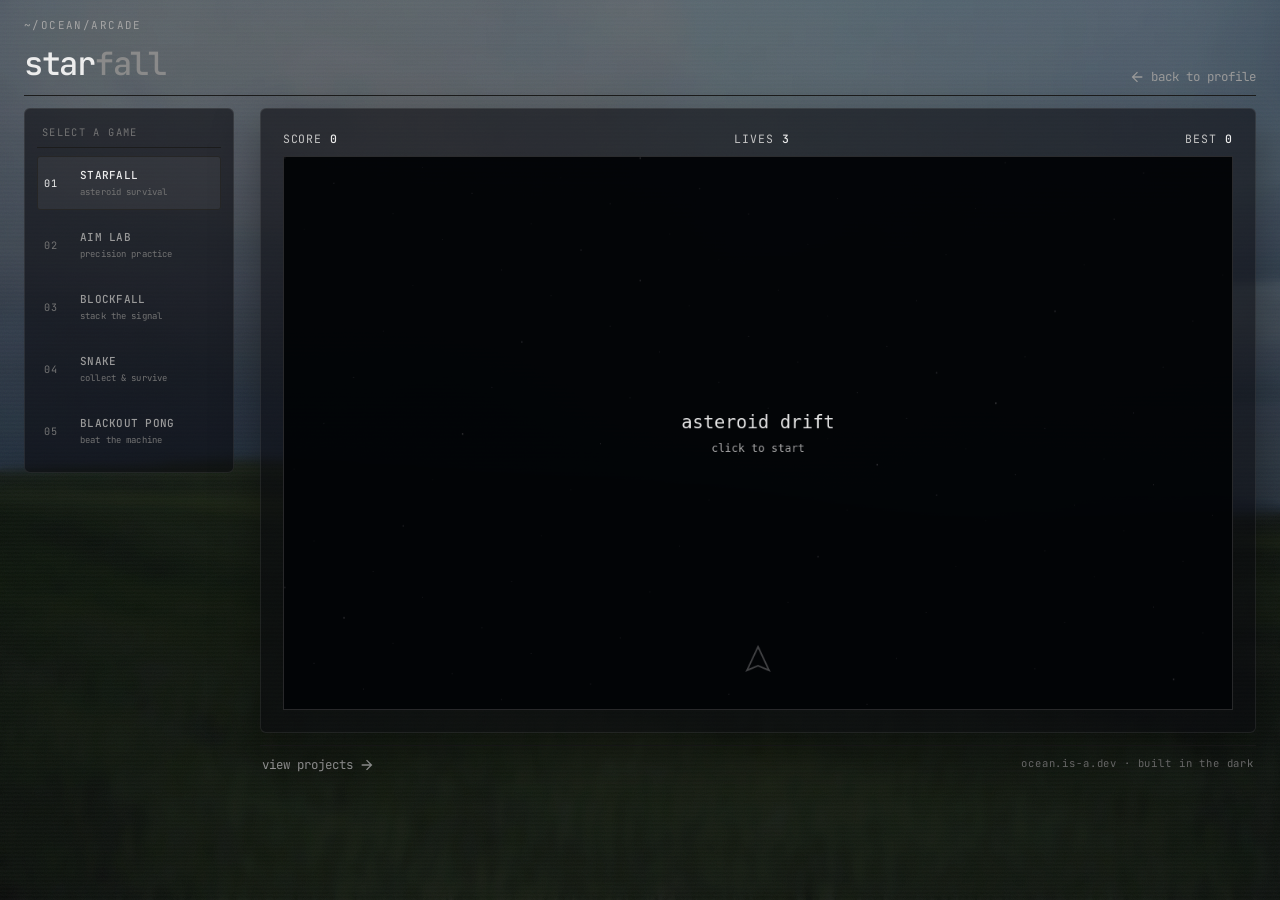
==== commit 1df37198: "Add five playable arcade games Co-authored-by: Copilot <223556219+Copilot@users.noreply.github.com>" ====
--- a/game.html
+++ b/game.html
@@ -7,12 +7,12 @@
   <meta name="description" content="a small asteroid arcade game by ocean.">
   <link rel="icon" type="image/png" href="assets/icons/favicon.png?v=20261006">
   <link rel="preload" as="image" href="assets/images/fondo.jpg">
-  <link rel="stylesheet" href="css/style.css">
+  <link rel="stylesheet" href="css/style.css?v=20261006-arcade">
   <link rel="preconnect" href="https://fonts.googleapis.com">
   <link rel="preconnect" href="https://fonts.gstatic.com" crossorigin>
   <link href="https://fonts.googleapis.com/css2?family=JetBrains+Mono:wght@300;400;500;600&display=swap" rel="stylesheet">
 </head>
-<body class="game-page" data-page-title="arcade">
+<body class="game-page" data-page-title="arcade" data-active-game="starfall">
   <div class="bg" style="background-image:url('assets/images/fondo.jpg')"></div>
   <div class="noise"></div>
   <div class="scanlines"></div>
@@ -21,7 +21,7 @@
     <header class="page-header">
       <div>
         <p class="eyebrow">~/ocean/arcade</p>
-        <h1 class="title">star<span>fall</span></h1>
+        <h1 class="title" id="arcade-title">star<span>fall</span></h1>
       </div>
       <a class="back-link" href="index.html">
         <svg viewBox="0 0 24 24" aria-hidden="true"><path d="M20 11H7.83l5.59-5.59L12 4l-8 8 8 8 1.41-1.41L7.83 13H20z"/></svg>
@@ -29,29 +29,61 @@
       </a>
     </header>
 
-    <section class="game-panel" aria-label="arcade game">
-      <div class="game-hud" aria-label="game stats">
-        <span>score <strong id="game-score">0</strong></span>
-        <span>lives <strong id="game-lives">3</strong></span>
-        <span>best <strong id="game-best">0</strong></span>
-        <button class="game-pause" id="game-pause" type="button" disabled>pause</button>
+    <div class="arcade-layout">
+      <nav class="game-menu" aria-label="arcade games">
+        <p class="game-menu-heading">select a game</p>
+        <button class="game-menu-item" type="button" data-game="starfall" aria-pressed="true">
+          <span class="game-menu-number">01</span><span><strong>starfall</strong><small>asteroid survival</small></span>
+        </button>
+        <button class="game-menu-item" type="button" data-game="aim" aria-pressed="false">
+          <span class="game-menu-number">02</span><span><strong>aim lab</strong><small>precision practice</small></span>
+        </button>
+        <button class="game-menu-item" type="button" data-game="tetris" aria-pressed="false">
+          <span class="game-menu-number">03</span><span><strong>blockfall</strong><small>stack the signal</small></span>
+        </button>
+        <button class="game-menu-item" type="button" data-game="snake" aria-pressed="false">
+          <span class="game-menu-number">04</span><span><strong>snake</strong><small>collect & survive</small></span>
+        </button>
+        <button class="game-menu-item" type="button" data-game="pong" aria-pressed="false">
+          <span class="game-menu-number">05</span><span><strong>blackout pong</strong><small>beat the machine</small></span>
+        </button>
+      </nav>
+
+      <div class="arcade-stage">
+        <section class="game-panel" aria-label="arcade game">
+          <div class="game-hud" aria-label="game stats">
+            <span><span id="game-score-label">score</span> <strong id="game-score">0</strong></span>
+            <span><span id="game-lives-label">lives</span> <strong id="game-lives">3</strong></span>
+            <span>best <strong id="game-best">0</strong></span>
+            <button class="game-pause" id="game-pause" type="button" disabled>pause</button>
+          </div>
+
+          <canvas class="game-screen" id="game-canvas" width="1200" height="700" tabindex="0" role="application" aria-label="arcade game canvas"></canvas>
+          <p class="game-mobile-hint" id="game-mobile-hint">tap start · drag to steer · hold fire · pause above</p>
+          <div class="game-touch-controls" id="game-touch-controls" aria-label="touch game controls">
+            <button type="button" data-game-action="left" aria-label="move left">←</button>
+            <button type="button" data-game-action="up" aria-label="move up">↑</button>
+            <button type="button" data-game-action="rotate" aria-label="rotate">rotate</button>
+            <button type="button" data-game-action="down" aria-label="move down">↓</button>
+            <button type="button" data-game-action="right" aria-label="move right">→</button>
+            <button type="button" data-game-action="drop" aria-label="drop piece">drop</button>
+          </div>
+          <p class="game-status" id="game-status" role="status" aria-live="polite">click the game to start.</p>
+        </section>
+
+        <footer class="game-footer">
+          <a class="back-link" href="proyectos.html">
+            view projects
+            <svg viewBox="0 0 24 24" aria-hidden="true"><path d="M12 4 10.59 5.41 16.17 11H4v2h12.17l-5.58 5.59L12 20l8-8z"/></svg>
+          </a>
+          <span class="footer-copy">ocean.is-a.dev · built in the dark</span>
+        </footer>
       </div>
-
-      <canvas class="game-screen" id="game-canvas" width="1200" height="700" tabindex="0" role="application" aria-label="asteroid arcade game. click to start, move the pointer to steer, click and hold to fire, press escape to pause or resume. bosses appear every 1000 points."></canvas>
-      <p class="game-mobile-hint">tap start · drag to steer · hold fire · pause above</p>
-      <p class="game-status" id="game-status" role="status" aria-live="polite">click the game to start.</p>
-    </section>
-
-    <footer class="game-footer">
-      <a class="back-link" href="proyectos.html">
-        view projects
-        <svg viewBox="0 0 24 24" aria-hidden="true"><path d="M12 4 10.59 5.41 16.17 11H4v2h12.17l-5.58 5.59L12 20l8-8z"/></svg>
-      </a>
-      <span class="footer-copy">ocean.is-a.dev · built in the dark</span>
-    </footer>
+    </div>
   </main>
 
   <script src="js/script.js?v=20261006-prefixes"></script>
-  <script src="js/game.js"></script>
+  <script src="js/game.js?v=20261006-multigame"></script>
+  <script src="js/arcade.js?v=20261006-multigame"></script>
 </body>
 </html>
--- a/css/style.css
+++ b/css/style.css
@@ -915,6 +915,87 @@
   padding-bottom: 10px;
 }
 
+.arcade-layout {
+  display: grid;
+  grid-template-columns: 210px minmax(0, 1fr);
+  align-items: start;
+  gap: clamp(16px, 2vw, 28px);
+}
+
+.game-menu {
+  display: grid;
+  gap: 8px;
+  align-content: start;
+  padding: 14px 12px;
+  border: 1px solid rgba(255, 255, 255, 0.08);
+  border-radius: 6px;
+  background: rgba(10, 10, 14, 0.58);
+}
+
+.game-menu-heading {
+  padding: 2px 5px 8px;
+  border-bottom: 1px solid var(--border);
+  color: var(--text-faint);
+  font-size: 0.65rem;
+  letter-spacing: 0.13em;
+  text-transform: uppercase;
+}
+
+.game-menu-item {
+  display: grid;
+  grid-template-columns: 28px minmax(0, 1fr);
+  align-items: center;
+  gap: 8px;
+  width: 100%;
+  min-height: 54px;
+  padding: 7px 6px;
+  border: 1px solid transparent;
+  border-radius: 3px;
+  background: transparent;
+  color: var(--text-dim);
+  font: inherit;
+  text-align: left;
+  cursor: pointer;
+  transition: background 0.18s ease, border-color 0.18s ease, color 0.18s ease;
+}
+
+.game-menu-item:hover,
+.game-menu-item[aria-pressed="true"] {
+  border-color: var(--border-2);
+  background: rgba(255, 255, 255, 0.055);
+  color: var(--white);
+}
+
+.game-menu-item[aria-pressed="true"] .game-menu-number { color: var(--white); }
+
+.game-menu-number {
+  color: var(--text-faint);
+  font-size: 0.64rem;
+  letter-spacing: 0.05em;
+}
+
+.game-menu-item strong,
+.game-menu-item small { display: block; }
+
+.game-menu-item strong {
+  overflow: hidden;
+  font-size: 0.69rem;
+  font-weight: 500;
+  letter-spacing: 0.025em;
+  text-overflow: ellipsis;
+  text-transform: uppercase;
+  white-space: nowrap;
+}
+
+.game-menu-item small {
+  margin-top: 4px;
+  color: var(--text-faint);
+  font-size: 0.56rem;
+  letter-spacing: 0.015em;
+}
+
+.arcade-stage { min-width: 0; }
+
 .game-panel {
   position: relative;
   width: min(100%, calc(var(--game-board-width) + var(--game-panel-padding) + var(--game-panel-padding) + 2px));
@@ -986,6 +1067,31 @@
 
 .game-mobile-hint { display: none; }
 
+.game-touch-controls { display: none; }
+
+.game-touch-controls button {
+  min-height: 38px;
+  padding: 0 12px;
+  border: 1px solid var(--border-2);
+  border-radius: 3px;
+  background: rgba(255, 255, 255, 0.04);
+  color: var(--white);
+  font: inherit;
+  font-size: 0.68rem;
+  text-transform: uppercase;
+  touch-action: manipulation;
+}
+
+body[data-active-game="aim"] .game-touch-controls,
+body[data-active-game="starfall"] .game-touch-controls { display: none; }
+
+body[data-active-game="snake"] .game-touch-controls [data-game-action="rotate"],
+body[data-active-game="snake"] .game-touch-controls [data-game-action="drop"],
+body[data-active-game="pong"] .game-touch-controls [data-game-action="up"],
+body[data-active-game="pong"] .game-touch-controls [data-game-action="rotate"],
+body[data-active-game="pong"] .game-touch-controls [data-game-action="down"],
+body[data-active-game="pong"] .game-touch-controls [data-game-action="drop"] { display: none; }
+
 .game-screen:active { cursor: crosshair; }
 
 .game-screen:focus-visible {
@@ -1017,9 +1123,28 @@
   border-top: 1px solid var(--border);
 }
 
+@media (max-width: 900px) {
+  .arcade-layout { grid-template-columns: minmax(0, 1fr); gap: 12px; }
+  .game-menu {
+    grid-template-columns: repeat(5, minmax(120px, 1fr));
+    gap: 6px;
+    overflow-x: auto;
+    padding: 8px;
+  }
+  .game-menu-heading {
+    grid-column: 1 / -1;
+    padding-bottom: 5px;
+  }
+  .game-menu-item { min-height: 46px; }
+  .game-menu-item small { display: none; }
+}
+
 @media (max-width: 520px) {
   body.game-page { padding: 14px 14px 10px; }
   .game-hud { font-size: 0.64rem; }
+  .game-menu { grid-template-columns: repeat(5, minmax(112px, 1fr)); margin-inline: -2px; }
+  .game-menu-item { grid-template-columns: 22px minmax(0, 1fr); gap: 5px; padding-inline: 4px; }
+  .game-menu-item strong { font-size: 0.62rem; }
 }
 
 @media (max-height: 720px) {
@@ -1065,6 +1190,14 @@
     text-align: center;
   }
 
+  .game-touch-controls {
+    display: flex;
+    flex-wrap: wrap;
+    justify-content: center;
+    gap: 7px;
+    margin-top: 8px;
+  }
+
   .game-footer { margin-top: 8px; }
 }
 
@@ -1100,7 +1233,18 @@
   text-align: center;
 }
 
+body.touch-device .game-touch-controls {
+  display: flex;
+  flex-wrap: wrap;
+  justify-content: center;
+  gap: 7px;
+  margin-top: 8px;
+}
+
 body.touch-device .game-footer { margin-top: 8px; }
+
+body.touch-device[data-active-game="aim"] .game-touch-controls,
+body.touch-device[data-active-game="starfall"] .game-touch-controls { display: none; }
 
 @media (max-height: 500px) and (pointer: coarse), (max-height: 500px) and (any-pointer: coarse) {
   body.game-page { padding-top: max(6px, env(safe-area-inset-top)); padding-bottom: max(6px, env(safe-area-inset-bottom)); }
@@ -1112,22 +1256,27 @@
   .game-hud { margin-bottom: 6px; }
   .game-pause { min-height: 34px; }
   .game-mobile-hint { display: none; }
+  .game-touch-controls { display: none; }
   .game-footer { margin-top: 5px; padding-top: 6px; }
 }
 
 @media (max-height: 500px) {
   body.touch-device.game-page { padding-top: max(6px, env(safe-area-inset-top)); padding-bottom: max(6px, env(safe-area-inset-bottom)); }
   body.touch-device .game-shell {
-    --game-panel-padding: 8px;
-    --game-board-width: min(calc(100vw - 20px - env(safe-area-inset-left) - env(safe-area-inset-right)), max(220px, calc((100svh - 190px) * 12 / 7)));
+    --game-panel-padding: 6px;
+    --game-board-width: min(calc(100vw - 20px - env(safe-area-inset-left) - env(safe-area-inset-right)), max(180px, calc((100svh - 215px) * 12 / 7)));
   }
   body.game-page .page-header .eyebrow { display: none; }
   body.touch-device.game-page .page-header { margin-bottom: 4px; padding-bottom: 4px; }
   body.touch-device.game-page .page-header .title { font-size: 1.35rem; }
   body.touch-device.game-page .back-link { font-size: 0.68rem; }
+  body.touch-device .game-menu { gap: 4px; padding: 4px; }
+  body.touch-device .game-menu-heading { display: none; }
+  body.touch-device .game-menu-item { min-height: 34px; }
   body.touch-device .game-hud { margin-bottom: 6px; }
   body.touch-device .game-pause { min-height: 34px; }
   body.touch-device .game-mobile-hint { display: none; }
+  body.touch-device .game-touch-controls { display: none; }
   body.touch-device .game-footer { margin-top: 5px; padding-top: 6px; }
 }
 
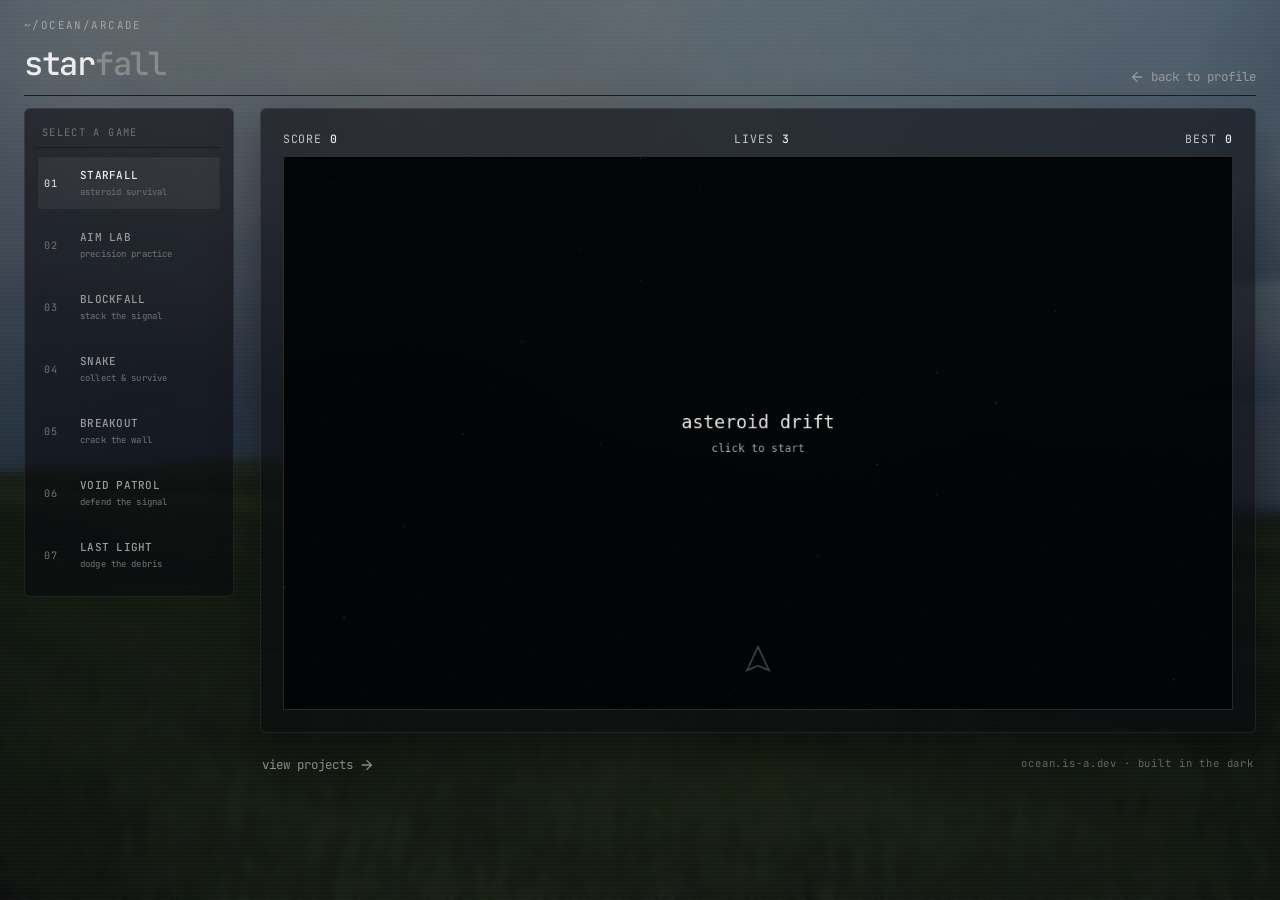
==== commit 5d27a4c4: "Expand arcade games and fix Snake controls Replace Blackout Pong with Breakout, add Void Patrol and " ====
--- a/game.html
+++ b/game.html
@@ -7,7 +7,7 @@
   <meta name="description" content="a small asteroid arcade game by ocean.">
   <link rel="icon" type="image/png" href="assets/icons/favicon.png?v=20261006">
   <link rel="preload" as="image" href="assets/images/fondo.jpg">
-  <link rel="stylesheet" href="css/style.css?v=20261006-arcade">
+  <link rel="stylesheet" href="css/style.css?v=20261006-arcade4">
   <link rel="preconnect" href="https://fonts.googleapis.com">
   <link rel="preconnect" href="https://fonts.gstatic.com" crossorigin>
   <link href="https://fonts.googleapis.com/css2?family=JetBrains+Mono:wght@300;400;500;600&display=swap" rel="stylesheet">
@@ -44,8 +44,14 @@
         <button class="game-menu-item" type="button" data-game="snake" aria-pressed="false">
           <span class="game-menu-number">04</span><span><strong>snake</strong><small>collect & survive</small></span>
         </button>
-        <button class="game-menu-item" type="button" data-game="pong" aria-pressed="false">
-          <span class="game-menu-number">05</span><span><strong>blackout pong</strong><small>beat the machine</small></span>
+        <button class="game-menu-item" type="button" data-game="breakout" aria-pressed="false">
+          <span class="game-menu-number">05</span><span><strong>breakout</strong><small>crack the wall</small></span>
+        </button>
+        <button class="game-menu-item" type="button" data-game="invaders" aria-pressed="false">
+          <span class="game-menu-number">06</span><span><strong>void patrol</strong><small>defend the signal</small></span>
+        </button>
+        <button class="game-menu-item" type="button" data-game="dodge" aria-pressed="false">
+          <span class="game-menu-number">07</span><span><strong>last light</strong><small>dodge the debris</small></span>
         </button>
       </nav>
 
@@ -54,6 +60,7 @@
           <div class="game-hud" aria-label="game stats">
             <span><span id="game-score-label">score</span> <strong id="game-score">0</strong></span>
             <span><span id="game-lives-label">lives</span> <strong id="game-lives">3</strong></span>
+            <span id="game-level-group" hidden>level <strong id="game-level">1</strong></span>
             <span>best <strong id="game-best">0</strong></span>
             <button class="game-pause" id="game-pause" type="button" disabled>pause</button>
           </div>
@@ -67,6 +74,7 @@
             <button type="button" data-game-action="down" aria-label="move down">↓</button>
             <button type="button" data-game-action="right" aria-label="move right">→</button>
             <button type="button" data-game-action="drop" aria-label="drop piece">drop</button>
+            <button type="button" data-game-action="fire" aria-label="fire">fire</button>
           </div>
           <p class="game-status" id="game-status" role="status" aria-live="polite">click the game to start.</p>
         </section>
@@ -83,7 +91,7 @@
   </main>
 
   <script src="js/script.js?v=20261006-prefixes"></script>
-  <script src="js/game.js?v=20261006-multigame"></script>
-  <script src="js/arcade.js?v=20261006-multigame"></script>
+  <script src="js/game.js?v=20261006-arcade4"></script>
+  <script src="js/arcade.js?v=20261006-arcade4"></script>
 </body>
 </html>
--- a/css/style.css
+++ b/css/style.css
@@ -1085,13 +1085,6 @@
 body[data-active-game="aim"] .game-touch-controls,
 body[data-active-game="starfall"] .game-touch-controls { display: none; }
 
-body[data-active-game="snake"] .game-touch-controls [data-game-action="rotate"],
-body[data-active-game="snake"] .game-touch-controls [data-game-action="drop"],
-body[data-active-game="pong"] .game-touch-controls [data-game-action="up"],
-body[data-active-game="pong"] .game-touch-controls [data-game-action="rotate"],
-body[data-active-game="pong"] .game-touch-controls [data-game-action="down"],
-body[data-active-game="pong"] .game-touch-controls [data-game-action="drop"] { display: none; }
-
 .game-screen:active { cursor: crosshair; }
 
 .game-screen:focus-visible {
@@ -1126,7 +1119,7 @@
 @media (max-width: 900px) {
   .arcade-layout { grid-template-columns: minmax(0, 1fr); gap: 12px; }
   .game-menu {
-    grid-template-columns: repeat(5, minmax(120px, 1fr));
+    grid-template-columns: repeat(7, minmax(120px, 1fr));
     gap: 6px;
     overflow-x: auto;
     padding: 8px;
@@ -1142,7 +1135,7 @@
 @media (max-width: 520px) {
   body.game-page { padding: 14px 14px 10px; }
   .game-hud { font-size: 0.64rem; }
-  .game-menu { grid-template-columns: repeat(5, minmax(112px, 1fr)); margin-inline: -2px; }
+  .game-menu { grid-template-columns: repeat(7, minmax(112px, 1fr)); margin-inline: -2px; }
   .game-menu-item { grid-template-columns: 22px minmax(0, 1fr); gap: 5px; padding-inline: 4px; }
   .game-menu-item strong { font-size: 0.62rem; }
 }
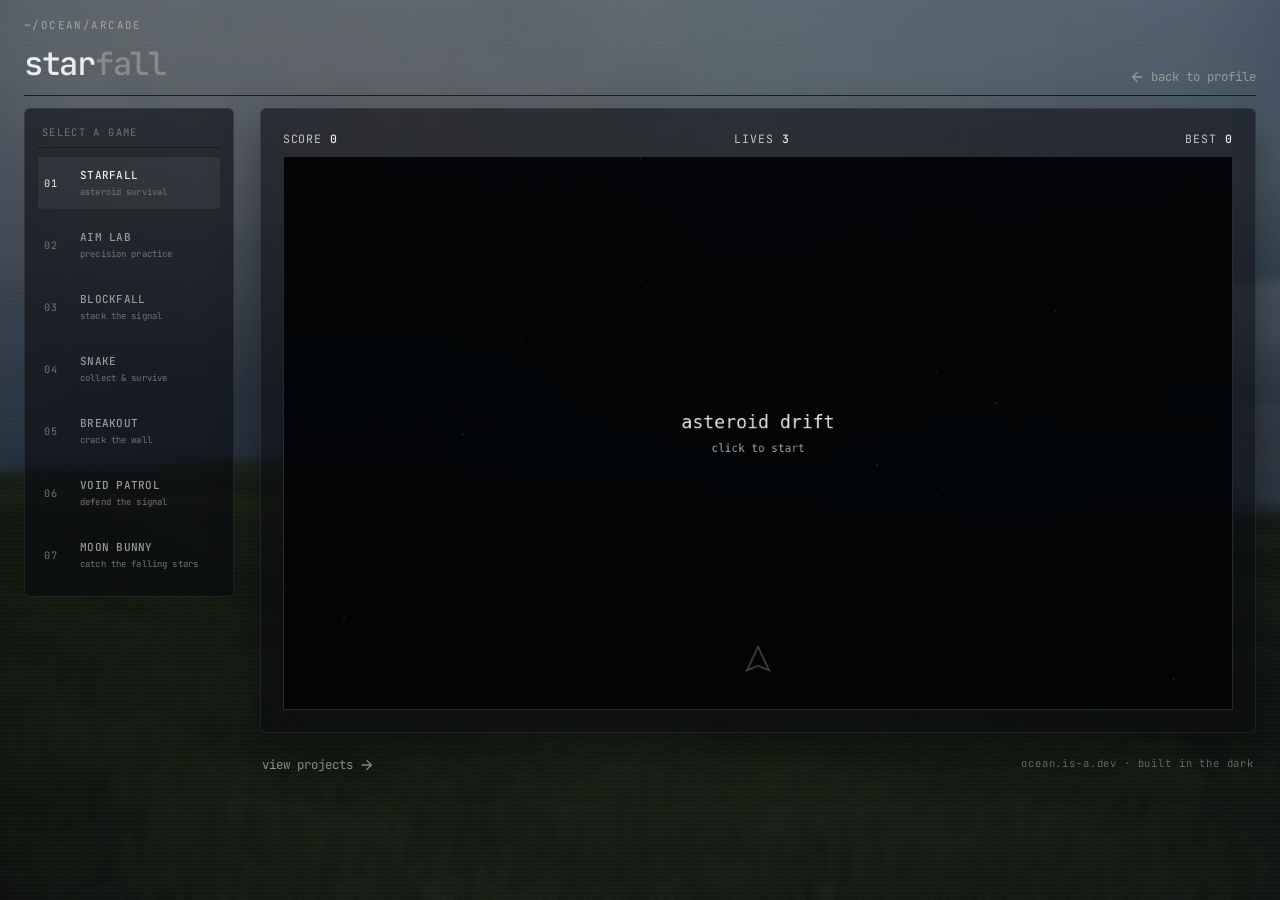
==== commit dca84228: "Replace Last Light with Moon Bunny Give the arcade a cute star-catching game and monochrome Aim Lab " ====
--- a/game.html
+++ b/game.html
@@ -50,8 +50,8 @@
         <button class="game-menu-item" type="button" data-game="invaders" aria-pressed="false">
           <span class="game-menu-number">06</span><span><strong>void patrol</strong><small>defend the signal</small></span>
         </button>
-        <button class="game-menu-item" type="button" data-game="dodge" aria-pressed="false">
-          <span class="game-menu-number">07</span><span><strong>last light</strong><small>dodge the debris</small></span>
+        <button class="game-menu-item" type="button" data-game="cloudcatcher" aria-pressed="false">
+          <span class="game-menu-number">07</span><span><strong>moon bunny</strong><small>catch the falling stars</small></span>
         </button>
       </nav>
 
@@ -92,6 +92,6 @@
 
   <script src="js/script.js?v=20261006-prefixes"></script>
   <script src="js/game.js?v=20261006-arcade4"></script>
-  <script src="js/arcade.js?v=20261006-arcade4"></script>
+  <script src="js/arcade.js?v=20261006-arcade5"></script>
 </body>
 </html>
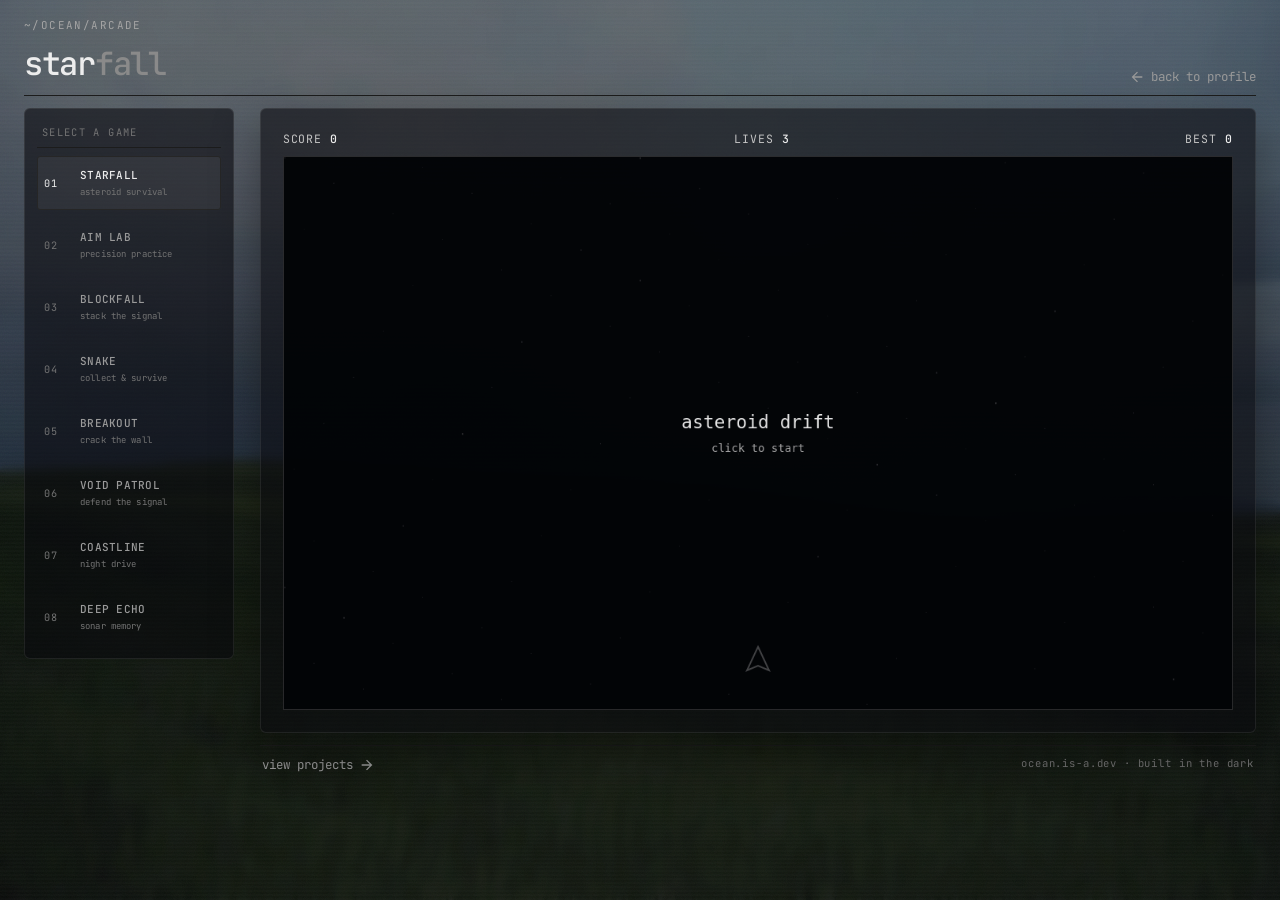
==== commit 8c00e6f2: "Add Coastline and Deep Echo arcade games Replace Moon Bunny with a muted three-lane night drive and " ====
--- a/game.html
+++ b/game.html
@@ -7,7 +7,7 @@
   <meta name="description" content="a small asteroid arcade game by ocean.">
   <link rel="icon" type="image/png" href="assets/icons/favicon.png?v=20261006">
   <link rel="preload" as="image" href="assets/images/fondo.jpg">
-  <link rel="stylesheet" href="css/style.css?v=20261006-arcade4">
+  <link rel="stylesheet" href="css/style.css?v=20261006-arcade6">
   <link rel="preconnect" href="https://fonts.googleapis.com">
   <link rel="preconnect" href="https://fonts.gstatic.com" crossorigin>
   <link href="https://fonts.googleapis.com/css2?family=JetBrains+Mono:wght@300;400;500;600&display=swap" rel="stylesheet">
@@ -50,8 +50,11 @@
         <button class="game-menu-item" type="button" data-game="invaders" aria-pressed="false">
           <span class="game-menu-number">06</span><span><strong>void patrol</strong><small>defend the signal</small></span>
         </button>
-        <button class="game-menu-item" type="button" data-game="cloudcatcher" aria-pressed="false">
-          <span class="game-menu-number">07</span><span><strong>moon bunny</strong><small>catch the falling stars</small></span>
+        <button class="game-menu-item" type="button" data-game="coastline" aria-pressed="false">
+          <span class="game-menu-number">07</span><span><strong>coastline</strong><small>night drive</small></span>
+        </button>
+        <button class="game-menu-item" type="button" data-game="deep-echo" aria-pressed="false">
+          <span class="game-menu-number">08</span><span><strong>deep echo</strong><small>sonar memory</small></span>
         </button>
       </nav>
 
@@ -92,6 +95,6 @@
 
   <script src="js/script.js?v=20261006-prefixes"></script>
   <script src="js/game.js?v=20261006-arcade4"></script>
-  <script src="js/arcade.js?v=20261006-arcade5"></script>
+  <script src="js/arcade.js?v=20261006-arcade6"></script>
 </body>
 </html>
--- a/css/style.css
+++ b/css/style.css
@@ -1119,7 +1119,7 @@
 @media (max-width: 900px) {
   .arcade-layout { grid-template-columns: minmax(0, 1fr); gap: 12px; }
   .game-menu {
-    grid-template-columns: repeat(7, minmax(120px, 1fr));
+    grid-template-columns: repeat(8, minmax(120px, 1fr));
     gap: 6px;
     overflow-x: auto;
     padding: 8px;
@@ -1135,7 +1135,7 @@
 @media (max-width: 520px) {
   body.game-page { padding: 14px 14px 10px; }
   .game-hud { font-size: 0.64rem; }
-  .game-menu { grid-template-columns: repeat(7, minmax(112px, 1fr)); margin-inline: -2px; }
+  .game-menu { grid-template-columns: repeat(8, minmax(112px, 1fr)); margin-inline: -2px; }
   .game-menu-item { grid-template-columns: 22px minmax(0, 1fr); gap: 5px; padding-inline: 4px; }
   .game-menu-item strong { font-size: 0.62rem; }
 }
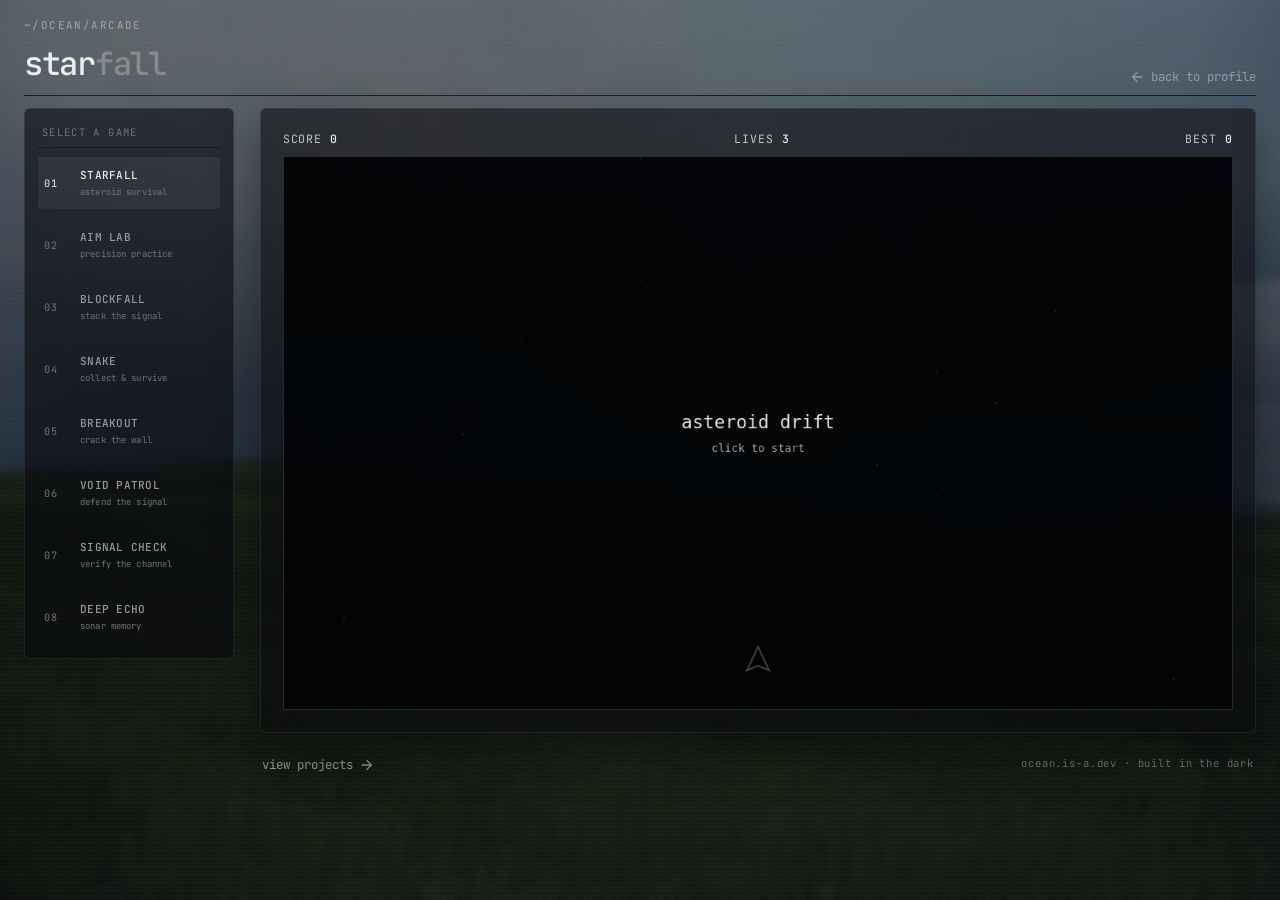
==== commit cb60ac3f: "Replace Coastline with Signal Check easter egg Remove the driving game from the arcade and use its m" ====
--- a/game.html
+++ b/game.html
@@ -50,8 +50,8 @@
         <button class="game-menu-item" type="button" data-game="invaders" aria-pressed="false">
           <span class="game-menu-number">06</span><span><strong>void patrol</strong><small>defend the signal</small></span>
         </button>
-        <button class="game-menu-item" type="button" data-game="coastline" aria-pressed="false">
-          <span class="game-menu-number">07</span><span><strong>coastline</strong><small>night drive</small></span>
+        <button class="game-menu-item" type="button" data-game="signal-check" aria-pressed="false">
+          <span class="game-menu-number">07</span><span><strong>signal check</strong><small>verify the channel</small></span>
         </button>
         <button class="game-menu-item" type="button" data-game="deep-echo" aria-pressed="false">
           <span class="game-menu-number">08</span><span><strong>deep echo</strong><small>sonar memory</small></span>
@@ -69,6 +69,7 @@
           </div>
 
           <canvas class="game-screen" id="game-canvas" width="1200" height="700" tabindex="0" role="application" aria-label="arcade game canvas"></canvas>
+          <div class="signal-screen" id="signal-screen" hidden aria-label="signal monitor"></div>
           <p class="game-mobile-hint" id="game-mobile-hint">tap start · drag to steer · hold fire · pause above</p>
           <div class="game-touch-controls" id="game-touch-controls" aria-label="touch game controls">
             <button type="button" data-game-action="left" aria-label="move left">←</button>
@@ -95,6 +96,6 @@
 
   <script src="js/script.js?v=20261006-prefixes"></script>
   <script src="js/game.js?v=20261006-arcade4"></script>
-  <script src="js/arcade.js?v=20261006-arcade6"></script>
+  <script src="js/arcade.js?v=20261006-arcade8"></script>
 </body>
 </html>
--- a/css/style.css
+++ b/css/style.css
@@ -1065,6 +1065,23 @@
   touch-action: none;
 }
 
+.signal-screen:not([hidden]) {
+  display: block;
+  width: min(100%, var(--game-board-width));
+  aspect-ratio: 12 / 7;
+  margin: 0 auto;
+  overflow: hidden;
+  border: 1px solid rgba(255, 255, 255, 0.14);
+  background: #030406;
+}
+
+.signal-screen iframe {
+  display: block;
+  width: 100%;
+  height: 100%;
+  border: 0;
+}
+
 .game-mobile-hint { display: none; }
 
 .game-touch-controls { display: none; }
@@ -1119,7 +1136,7 @@
 @media (max-width: 900px) {
   .arcade-layout { grid-template-columns: minmax(0, 1fr); gap: 12px; }
   .game-menu {
-    grid-template-columns: repeat(8, minmax(120px, 1fr));
+    grid-template-columns: repeat(7, minmax(120px, 1fr));
     gap: 6px;
     overflow-x: auto;
     padding: 8px;
@@ -1135,7 +1152,7 @@
 @media (max-width: 520px) {
   body.game-page { padding: 14px 14px 10px; }
   .game-hud { font-size: 0.64rem; }
-  .game-menu { grid-template-columns: repeat(8, minmax(112px, 1fr)); margin-inline: -2px; }
+  .game-menu { grid-template-columns: repeat(7, minmax(112px, 1fr)); margin-inline: -2px; }
   .game-menu-item { grid-template-columns: 22px minmax(0, 1fr); gap: 5px; padding-inline: 4px; }
   .game-menu-item strong { font-size: 0.62rem; }
 }
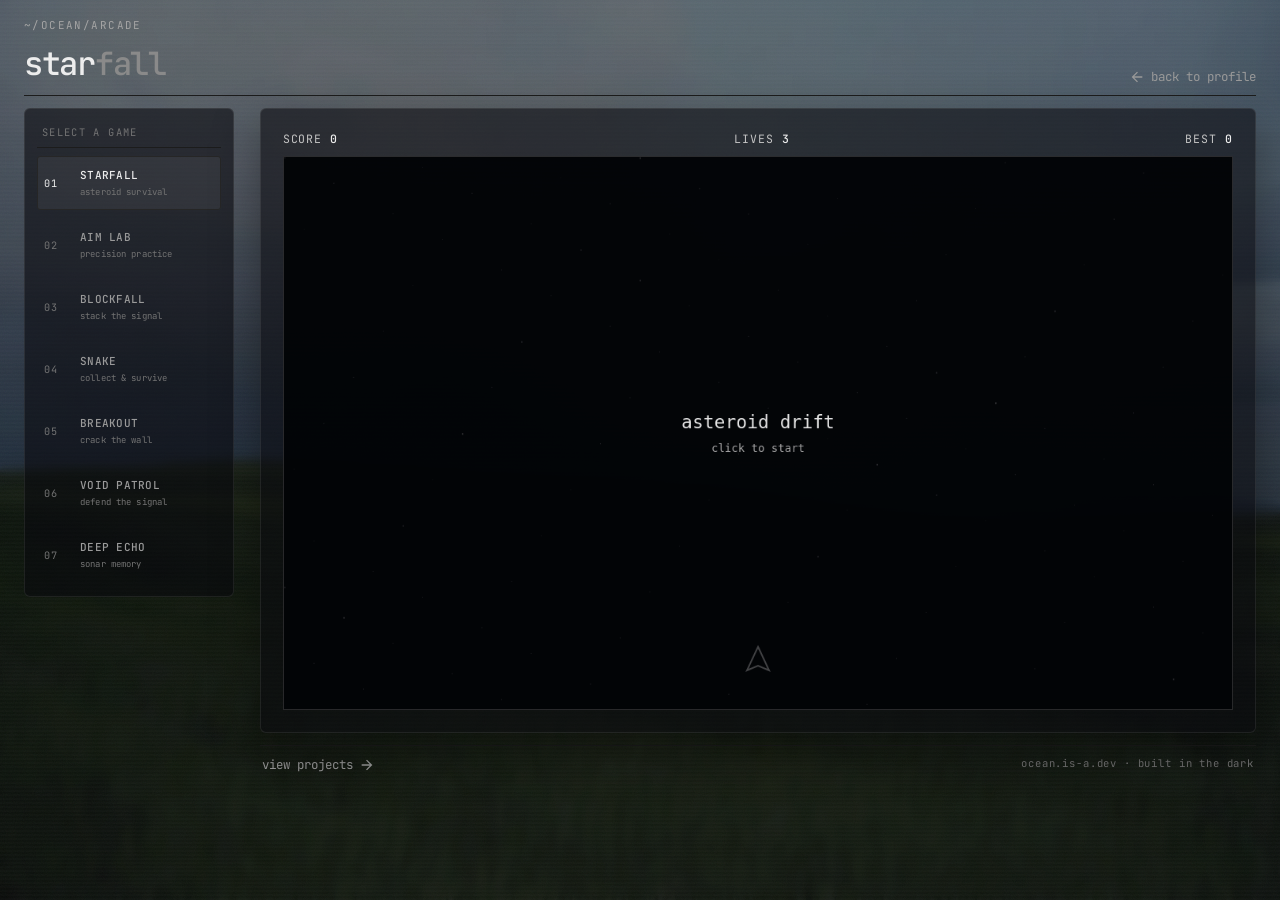
==== commit 8ce12c17: "Remove Signal Check from arcade Restore the clean seven-game menu and remove the surprise video embe" ====
--- a/game.html
+++ b/game.html
@@ -50,11 +50,8 @@
         <button class="game-menu-item" type="button" data-game="invaders" aria-pressed="false">
           <span class="game-menu-number">06</span><span><strong>void patrol</strong><small>defend the signal</small></span>
         </button>
-        <button class="game-menu-item" type="button" data-game="signal-check" aria-pressed="false">
-          <span class="game-menu-number">07</span><span><strong>signal check</strong><small>verify the channel</small></span>
-        </button>
         <button class="game-menu-item" type="button" data-game="deep-echo" aria-pressed="false">
-          <span class="game-menu-number">08</span><span><strong>deep echo</strong><small>sonar memory</small></span>
+          <span class="game-menu-number">07</span><span><strong>deep echo</strong><small>sonar memory</small></span>
         </button>
       </nav>
 
@@ -69,7 +66,6 @@
           </div>
 
           <canvas class="game-screen" id="game-canvas" width="1200" height="700" tabindex="0" role="application" aria-label="arcade game canvas"></canvas>
-          <div class="signal-screen" id="signal-screen" hidden aria-label="signal monitor"></div>
           <p class="game-mobile-hint" id="game-mobile-hint">tap start · drag to steer · hold fire · pause above</p>
           <div class="game-touch-controls" id="game-touch-controls" aria-label="touch game controls">
             <button type="button" data-game-action="left" aria-label="move left">←</button>
@@ -96,6 +92,6 @@
 
   <script src="js/script.js?v=20261006-prefixes"></script>
   <script src="js/game.js?v=20261006-arcade4"></script>
-  <script src="js/arcade.js?v=20261006-arcade8"></script>
+  <script src="js/arcade.js?v=20261006-arcade9"></script>
 </body>
 </html>
--- a/css/style.css
+++ b/css/style.css
@@ -1063,23 +1063,6 @@
   background: rgba(3, 4, 6, 0.86);
   cursor: crosshair;
   touch-action: none;
-}
-
-.signal-screen:not([hidden]) {
-  display: block;
-  width: min(100%, var(--game-board-width));
-  aspect-ratio: 12 / 7;
-  margin: 0 auto;
-  overflow: hidden;
-  border: 1px solid rgba(255, 255, 255, 0.14);
-  background: #030406;
-}
-
-.signal-screen iframe {
-  display: block;
-  width: 100%;
-  height: 100%;
-  border: 0;
 }
 
 .game-mobile-hint { display: none; }
